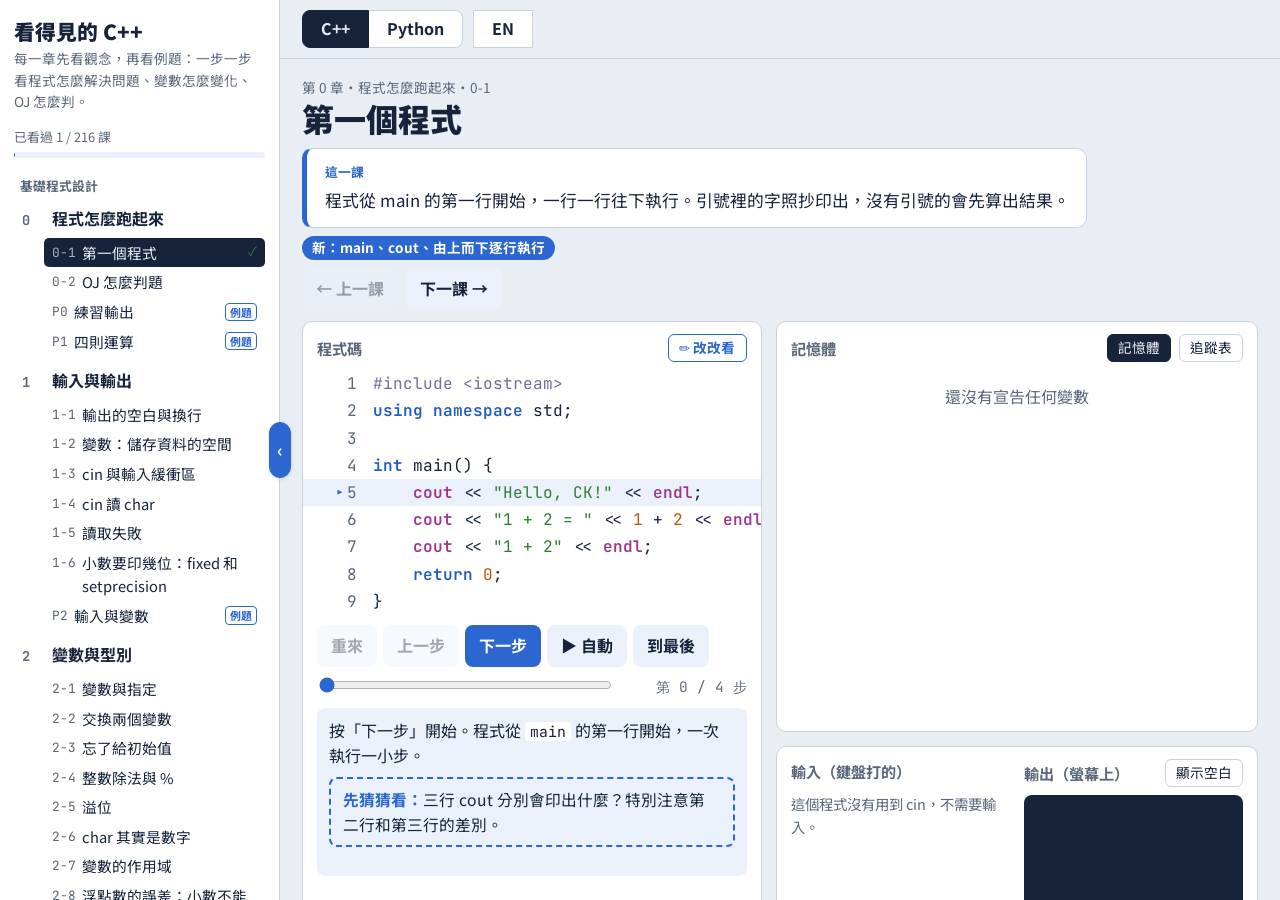
==== index.html @ f39d1cfd "python 剩下的課程" ====
<!DOCTYPE html>
<html lang="zh-Hant">
<head>
<meta charset="UTF-8">
<meta name="viewport" content="width=device-width, initial-scale=1, viewport-fit=cover">
<title>看得見的 C++：一步一步看程式怎麼跑</title>
<link rel="preconnect" href="https://fonts.googleapis.com">
<link rel="preconnect" href="https://fonts.gstatic.com" crossorigin>
<link href="https://fonts.googleapis.com/css2?family=JetBrains+Mono:wght@400;600;700&family=Noto+Sans+TC:wght@400;500;700;900&display=swap" rel="stylesheet">
<link rel="stylesheet" href="css/style.css">
</head>
<body>
<div class="app">
  <nav id="nav" aria-label="課程目錄" data-en-label="Lessons"></nav>
  <button class="nav-toggle" id="navToggle" aria-controls="nav" aria-expanded="true" title="收合目錄"></button>
  <div class="nav-resizer" id="navResizer" aria-hidden="true" title="拖拉調整目錄寬度"></div>
  <main>
    <div class="modebar">
      <!-- 流程圖模式先暫停（js/ui.js 的「模式切換」也一起註解掉了）
      <div class="modes" role="group" aria-label="切換模式">
      <button class="mode-btn" id="modeCpp" aria-pressed="true">C++</button>
      <button class="mode-btn" id="modeFlow" aria-pressed="false" data-en="Flowchart">流程圖</button>
      </div>
      -->
      <div class="modes course" role="group" aria-label="選擇程式語言"><a class="mode-btn" id="courseCpp" href="?course=cpp">C++</a><a class="mode-btn" id="coursePy" href="?course=py">Python</a></div>
      <button class="mode-btn lang-btn" id="langBtn" title="切換成英文" data-en-title="Switch to Chinese">EN</button>
    </div>
    <!-- 流程圖模式先暫停
    <div id="flowView" class="flow-view" hidden>
      <div class="flow-bar"><span class="hint" data-en="Flowchart mode (shows the flowchart website)">流程圖模式（目前嵌入原本的流程圖網站）</span><a class="small-btn" id="flowOpen" href="https://franktang0512.github.io/flowchart/" target="_blank" rel="noopener" data-en="Open in a new tab">在新分頁開啟</a></div>
      <iframe id="flowFrame" title="流程圖編輯器"></iframe>
    </div>
    -->
    <div class="wrap" id="cppView">
      <div class="topbar"><button class="btn" id="menu" data-en="☰ Lessons">☰ 目錄</button></div>
      <div class="lesson-head">
        <div>
          <div class="crumb" id="crumb"></div>
          <h1 id="title"></h1>
          <p class="goal" id="goal"></p>
          <div class="graph-box" id="graphBox" hidden></div>
          <div id="task"></div>
          <div class="tags" id="tags"></div>
        </div>
        <div class="lnav"><button class="btn" id="prevL" data-en="← Previous">← 上一課</button><button class="btn" id="nextL" data-en="Next lesson →">下一課 →</button></div>
      </div>

      <div class="grid">
        <section class="panel">
          <div class="ph"><h2 data-en="Code">程式碼</h2><span class="sp"></span><span class="edit-actions" id="editActions"></span><button class="small-btn" id="editBtn" data-en="✏️ Edit">✏️ 改改看</button></div>
          <div id="codeArea"></div>
          <div class="controls" id="ctl">
            <button class="btn" id="reset" data-en="Reset">重來</button>
            <button class="btn" id="prev" title="鍵盤 ← 也可以" data-en-title="You can also press ←" data-en="Back">上一步</button>
            <button class="btn primary" id="next" title="鍵盤 → 也可以" data-en-title="You can also press →" data-en="Next">下一步</button>
            <button class="btn" id="play">▶ 自動</button>
            <button class="btn" id="end" data-en="To end">到最後</button>
          </div>
          <div class="scrubrow" id="scrubrow"><input type="range" class="scrub" id="scrub" min="0" value="0" aria-label="拖曳到任一步" data-en-label="Drag to any step"><span class="count" id="count"></span></div>
          
          <div class="note" id="note"></div>
          
        </section>

        <div class="right">
          <section class="panel">
            <div class="ph"><h2 id="memTitle" data-en="Memory">記憶體</h2><span class="sp"></span>
              <button class="small-btn" id="tabMem" aria-pressed="true" data-en="Memory">記憶體</button>
              <button class="small-btn" id="tabTT" aria-pressed="false" data-en="Trace table">追蹤表</button></div>
            <div id="memView"><div class="mem" id="mem"></div>
              <div class="legend" id="memLegend"></div></div>
            <div id="ttView" hidden><div class="tt-wrap" id="tt"></div>
              <div class="legend" data-en="Yellow = the value changed in that step.">黃底＝那一步改變的值。</div></div>
          </section>
          <section class="panel io-grid">
            <div><div class="ph"><h2 data-en="Input (keyboard)">輸入（鍵盤打的）</h2></div><div id="inwrap"></div></div>
            <div><div class="ph"><h2 data-en="Output (screen)">輸出（螢幕上）</h2><span class="sp"></span><button class="small-btn" id="wsBtn" aria-pressed="false" data-en="Show spaces">顯示空白</button></div><pre class="console" id="console"></pre></div>
          </section>
          <section class="panel" id="judge" hidden></section>
        </div>
      </div>
      <footer data-en="A simple model for teaching: it supports only part of C++ (int, long long, double, char, bool, string, arrays, if, while, for, cin, cout). Real addresses and garbage values change every time a program runs.">教學用簡化模型：只支援 C++ 的一部分語法（int、long long、double、char、bool、string、陣列、if、while、for、cin、cout）。真實電腦的位址與垃圾值每次執行都可能不同。</footer>
    </div>
  </main>
</div>
<script src="js/i18n.js"></script>
<script src="js/interpreter.js"></script>
<script src="js/lessons/_base.js"></script>
<script src="js/lessons/ch00-intro.js"></script>
<script src="js/lessons/ch01-io.js"></script>
<script src="js/lessons/ch02-variables.js"></script>
<script src="js/lessons/ch03-if.js"></script>
<script src="js/lessons/ch04-loops.js"></script>
<script src="js/lessons/ch05-arrays.js"></script>
<script src="js/lessons/ch06-strings.js"></script>
<script src="js/lessons/ch07-2d-arrays.js"></script>
<script src="js/lessons/ch08-functions.js"></script>
<script src="js/lessons/ch09-recursion.js"></script>
<script src="js/lessons/ch10-pointers.js"></script>
<script src="js/lessons/ch11-struct.js"></script>
<script src="js/lessons/ch12-stack.js"></script>
<script src="js/lessons/ch13-queue.js"></script>
<script src="js/lessons/ch14-sorting.js"></script>
<script src="js/lessons/ch15-search.js"></script>
<script src="js/lessons/ch16-tree.js"></script>
<script src="js/lessons/ch17-graph.js"></script>
<script src="js/lessons/ch18-brute.js"></script>
<script src="js/lessons/ch19-greedy.js"></script>
<script src="js/lessons/ch20-dp.js"></script>
<script src="js/lessons/ch21-shortest.js"></script>
<script src="js/lessons/problems-114.js"></script>
<script src="js/lessons/upcoming.js"></script>
<script src="js/lessons/en/ch00-02.js"></script>
<script src="js/lessons/en/ch03-05.js"></script>
<script src="js/lessons/en/ch06-07.js"></script>
<script src="js/lessons/en/ch08-09.js"></script>
<script src="js/lessons/en/ch10-11.js"></script>
<script src="js/lessons/en/ch12-13.js"></script>
<script src="js/lessons/en/ch14.js"></script>
<script src="js/lessons/en/ch15.js"></script>
<script src="js/lessons/en/ch16.js"></script>
<script src="js/lessons/en/ch17.js"></script>
<script src="js/lessons/en/ch18.js"></script>
<script src="js/lessons/en/ch19.js"></script>
<script src="js/lessons/en/ch20.js"></script>
<script src="js/lessons/en/ch21.js"></script>
<script src="js/lessons/en/outline.js"></script>
<script src="js/graph.js"></script>
<script src="js/dctree.js"></script>
<script src="js/py/view.js"></script>
<script src="js/py/interp.js"></script>
<script src="js/py/lessons.js"></script>
<script src="js/py/ch06.js"></script>
<script src="js/py/ch07.js"></script>
<script src="js/py/ch08.js"></script>
<script src="js/py/ch09.js"></script>
<script src="js/py/ch10.js"></script>
<script src="js/py/ch11.js"></script>
<script src="js/py/ch12.js"></script>
<script src="js/py/ch13.js"></script>
<script src="js/py/ch14.js"></script>
<script src="js/py/ch15.js"></script>
<script src="js/py/ch16.js"></script>
<script src="js/py/ch17.js"></script>
<script src="js/py/ch18.js"></script>
<script src="js/py/ch19.js"></script>
<script src="js/py/ch20.js"></script>
<script src="js/py/ch21.js"></script>
<script src="js/ui.js"></script>
</body>
</html>
---- css/style.css ----
:root{
  --bg:#E8EEF4;--panel:#FFFFFF;--ink:#16233A;--muted:#5B687B;--line:#C8D3DF;
  --hl:#FFE68C;--next:#EAF1FB;--box:#FFFBEA;--boxline:#D9C98A;--accent:#2B66D1;
  --con-bg:#16233A;--con-ink:#E2EAF4;--garbage:#97A2B2;--flash:#FFC928;
  --kw:#1F5BC4;--io:#A1338A;--str:#2E7D32;--num:#B4570A;--pp:#7A6A9E;
  --warn-bg:#FFF1DC;--warn-ink:#8A4B08;--err-bg:#FDE4E4;--err:#C62828;--ok-bg:#E2F4E3;--ok:#2E7D32;
  --sans:"Noto Sans TC","PingFang TC","Microsoft JhengHei",system-ui,sans-serif;
  --mono:"JetBrains Mono",ui-monospace,"SFMono-Regular",Consolas,monospace;
  box-sizing:border-box;padding-top:env(safe-area-inset-top,0px);padding-bottom:env(safe-area-inset-bottom,0px);
}
@media (prefers-color-scheme: dark){:root:not([data-theme="light"]){
  --bg:#0E1624;--panel:#172238;--ink:#E3EBF5;--muted:#93A1B5;--line:#2A3A56;
  --hl:#5B4A10;--next:#1D2C47;--box:#22304A;--boxline:#4A5B7A;--accent:#80A9F6;
  --con-bg:#080F1C;--con-ink:#DCE6F2;--garbage:#66748A;--flash:#C99A12;
  --kw:#86AEFF;--io:#E59AD6;--str:#8ED492;--num:#F2B271;--pp:#B6A6DE;
  --warn-bg:#3A2A10;--warn-ink:#F5C98A;--err-bg:#3D1A1C;--err:#FF8A80;--ok-bg:#16351C;--ok:#8ED492;}}
:root[data-theme="dark"]{
  --bg:#0E1624;--panel:#172238;--ink:#E3EBF5;--muted:#93A1B5;--line:#2A3A56;
  --hl:#5B4A10;--next:#1D2C47;--box:#22304A;--boxline:#4A5B7A;--accent:#80A9F6;
  --con-bg:#080F1C;--con-ink:#DCE6F2;--garbage:#66748A;--flash:#C99A12;
  --kw:#86AEFF;--io:#E59AD6;--str:#8ED492;--num:#F2B271;--pp:#B6A6DE;
  --warn-bg:#3A2A10;--warn-ink:#F5C98A;--err-bg:#3D1A1C;--err:#FF8A80;--ok-bg:#16351C;--ok:#8ED492;}
html{scroll-padding-top:env(safe-area-inset-top,0px);height:100%}
*,*::before,*::after{box-sizing:border-box}
body{margin:0;background:var(--bg);color:var(--ink);font-family:var(--sans);font-size:16px;line-height:1.6;height:100%}
button{font:inherit;color:inherit}
button:focus-visible,textarea:focus-visible,input:focus-visible,select:focus-visible{outline:3px solid var(--accent);outline-offset:2px}
code{font-family:var(--mono);font-size:.92em;background:var(--panel);padding:0 5px;border-radius:4px}

.app{--nav-w:280px;display:grid;grid-template-columns:var(--nav-w) minmax(0,1fr);height:100%}
.app.nav-hidden{grid-template-columns:minmax(0,1fr)}
.app.nav-hidden>nav{display:none}
.app{position:relative}
/* 目錄右緣中間的把手：點一下收合／拉開 */
.nav-toggle{position:absolute;top:50%;left:var(--nav-w);transform:translate(-50%,-50%);z-index:10;touch-action:none;width:22px;height:56px;padding:0;border:1.5px solid var(--accent);border-radius:11px;background:var(--accent);color:var(--panel);font-size:1.1rem;font-weight:700;line-height:1;cursor:pointer;box-shadow:0 1px 4px rgba(0,0,0,.12)}
.nav-toggle::before{content:"‹"}
.nav-toggle:hover{filter:brightness(1.12)}
.app.nav-hidden>.nav-toggle{left:0;transform:translateY(-50%);border-left:none;border-radius:0 11px 11px 0}
.app.nav-hidden>.nav-toggle::before{content:"›"}
.app.nav-hidden>main{padding-left:24px} /* 讓出把手的位置，不壓到內容 */
/* 目錄右緣整條都能拖拉調寬度（把手本身也能拖） */
.nav-resizer{position:absolute;top:0;bottom:0;left:var(--nav-w);width:10px;transform:translateX(-50%);z-index:9;cursor:col-resize;touch-action:none}
.nav-resizer:hover,.app.nav-dragging>.nav-resizer{background:linear-gradient(to right,transparent 4px,var(--accent) 4px,var(--accent) 6px,transparent 6px)}
.app.nav-hidden>.nav-resizer{display:none}
.app.nav-dragging{cursor:col-resize;user-select:none}
.app.nav-dragging>main{pointer-events:none}
/* ---------- 目錄 ---------- */
nav{background:var(--panel);border-right:1.5px solid var(--line);overflow-y:auto;padding:18px 14px 30px;font-size:clamp(14px,calc(var(--nav-w) * 16 / 280),24px)} /* 字體跟著目錄寬度變大變小 */
.brand{font-weight:900;font-size:1.3em;line-height:1.25;margin:0 0 4px}
.brand-sub{font-size:.85em;color:var(--muted);margin:0 0 14px}
.progress{font-size:.8em;color:var(--muted);margin-bottom:10px}
.bar{height:6px;border-radius:3px;background:var(--next);overflow:hidden;margin-top:4px}
.bar i{display:block;height:100%;background:var(--accent)}
.part{font-size:.8em;font-weight:700;color:var(--muted);margin:18px 6px 4px}
.ch{margin:2px 0}
.ch-title{display:flex;align-items:baseline;gap:8px;width:100%;text-align:left;background:none;border:none;padding:6px 8px;border-radius:6px;cursor:pointer;font-weight:700}
.ch-title:hover{background:var(--next)}
.ch-no{font-family:var(--mono);color:var(--muted);font-size:.85em;width:1.6em;flex:none}
.ch.soon .ch-title{color:var(--muted);font-weight:500}
.soon-tag{font-size:.7em;border:1px solid var(--line);border-radius:4px;padding:0 5px;margin-left:auto;color:var(--muted);font-weight:500}
.ls{list-style:none;margin:0 0 6px;padding:0 0 0 30px}
.ls li button{display:flex;gap:6px;width:100%;text-align:left;background:none;border:none;padding:3px 8px;border-radius:5px;cursor:pointer;font-size:.92em}
.ls li button:hover{background:var(--next)}
.ls li button[aria-current="true"]{background:var(--ink);color:var(--bg)}
.ls .lid{font-family:var(--mono);font-size:.87em;opacity:.7;flex:none;padding-top:2px}
.ls .seen{margin-left:auto;color:var(--ok);font-size:.87em}
.soon-list{margin:0 0 6px;padding:0 0 0 38px;font-size:.82em;color:var(--muted)}
.soon-list li{margin:1px 0}

main{overflow-y:auto}
.wrap{max-width:1320px;margin:0 auto;padding:18px 22px 40px}
.topbar{display:none;gap:10px;align-items:center;margin-bottom:10px}
.lesson-head{display:flex;flex-wrap:wrap;gap:8px 24px;align-items:flex-end;justify-content:space-between;margin-bottom:12px}
.crumb{font-size:.85rem;color:var(--muted)}
h1{font-size:clamp(1.5rem,2.6vw,2rem);font-weight:900;margin:0;line-height:1.25}
.goal{max-width:70ch;margin:6px 0 0;font-size:1.02rem}
.tags{display:flex;flex-wrap:wrap;gap:6px;margin-top:8px;font-size:.85rem}
.tag-new{background:var(--accent);color:var(--panel);padding:1px 10px;border-radius:999px;font-weight:700}
.tag-use{border:1.5px solid var(--line);padding:0 10px;border-radius:999px;color:var(--muted)}
.lnav{display:flex;gap:8px}
.task{margin:10px 0 0;padding:8px 12px;border-left:4px solid var(--accent);background:var(--panel);border-radius:0 6px 6px 0;max-width:70ch}

.grid{display:grid;grid-template-columns:minmax(0,1fr) minmax(0,1.05fr);gap:14px}
.panel{background:var(--panel);border:1.5px solid var(--line);border-radius:10px;padding:12px 14px}
.ph{display:flex;align-items:center;gap:8px;margin:0 0 8px}
.ph h2{font-size:.95rem;margin:0;font-weight:700;color:var(--muted)}
.ph .sp{margin-left:auto}
.small-btn{border:1.5px solid var(--line);background:var(--panel);border-radius:6px;padding:2px 10px;font-size:.85rem;cursor:pointer}
.small-btn[aria-pressed="true"]{background:var(--ink);color:var(--bg);border-color:var(--ink)}

/* code */
.code{font-family:var(--mono);font-size:clamp(.88rem,1.25vw,1.02rem);line-height:1.7;overflow-x:auto;margin:0 -14px}
.ln{display:flex;padding:0 14px;white-space:pre;border-left:5px solid transparent}
.ln .no{width:2.2em;flex:none;color:var(--muted);text-align:right;margin-right:1em;user-select:none}
.ln.cur{background:var(--hl);border-left-color:var(--flash)}
.ln.nxt{background:var(--next)}
.ln.nxt .no::before{content:"▸";color:var(--accent);margin-right:2px}
.ln.bad{background:var(--err-bg);border-left-color:var(--err)}
.ln mark{background:none;color:inherit;box-shadow:inset 0 -3px 0 var(--accent);border-radius:2px}
.kw{color:var(--kw);font-weight:600}.io{color:var(--io);font-weight:600}.str{color:var(--str)}.num{color:var(--num)}.pp{color:var(--pp)}.cm{color:var(--muted);font-style:italic}
.editor{width:100%;min-height:340px;font-family:var(--mono);font-size:1rem;line-height:1.6;border:1.5px solid var(--accent);border-radius:6px;padding:8px 10px;background:var(--bg);color:var(--ink);resize:vertical;tab-size:4}
.edit-bar{display:flex;flex-wrap:wrap;gap:8px;margin-top:8px}

.controls{display:flex;flex-wrap:wrap;gap:6px;align-items:center;margin-top:10px}
.btn{font-weight:700;border:none;border-radius:8px;padding:8px 14px;cursor:pointer;background:var(--next)}
.btn.primary{background:var(--accent);color:#fff}
:root[data-theme="dark"] .btn.primary{color:#0E1624}
@media (prefers-color-scheme: dark){:root:not([data-theme="light"]) .btn.primary{color:#0E1624}}
.btn:disabled{opacity:.4;cursor:default}
.count{margin-left:auto;font-family:var(--mono);color:var(--muted);font-size:.9rem}
.scrub{width:100%;margin-top:8px;accent-color:var(--accent)}
.hint{font-size:.8rem;color:var(--muted)}

.note{margin-top:10px;padding:10px 12px;border-radius:8px;background:var(--next);font-size:1rem;min-height:4.2em}
.note .vis{font-family:var(--mono);background:var(--panel);padding:0 6px;border-radius:4px}
.warn{margin-top:8px;padding:6px 10px;border-radius:6px;background:var(--warn-bg);color:var(--warn-ink);font-size:.95rem}
.err{padding:6px 10px;border-radius:6px;background:var(--err-bg);color:var(--err);font-size:1rem}
.tip{margin-top:8px;font-size:.95rem;padding-left:10px;border-left:3px solid var(--flash)}
.ask{margin-top:10px;padding:8px 12px;border-radius:8px;border:2px dashed var(--accent);font-size:.98rem}
.ask b{color:var(--accent)}

.right{display:flex;flex-direction:column;gap:14px;min-width:0}
/* memory */
.mem{position:relative;display:flex;flex-direction:column;gap:10px;min-height:90px}
.empty{color:var(--muted);padding:14px 0;text-align:center}
.grp{font-family:var(--mono);font-size:.82rem;font-weight:700;color:var(--muted);border-bottom:1px dashed var(--line);padding-bottom:2px}
.var{display:flex;flex-wrap:wrap;align-items:center;gap:4px 12px}
.addr{font-family:var(--mono);color:var(--muted);font-size:.8rem;width:5.6em;flex:none}
.box{position:relative;display:grid;grid-template-columns:repeat(var(--n),minmax(16px,30px));min-width:44px;height:50px;border:2.5px solid var(--ink);border-radius:6px;background:var(--box);overflow:hidden}
.box span{border-right:1px dashed var(--boxline)}.box span:last-child{border-right:none}
.val{position:absolute;inset:0;display:flex;align-items:center;justify-content:center;font-family:var(--mono);font-weight:700;font-size:1.25rem;white-space:nowrap}
.val.g{color:var(--garbage);font-size:1rem}
.flash{animation:flash 1.1s ease-out}
@keyframes flash{0%{background:var(--flash);transform:scale(1.05)}100%{transform:scale(1)}}
.rd{box-shadow:0 0 0 3px var(--accent)}
.meta{line-height:1.25}
.meta .nm{font-family:var(--mono);font-weight:700;font-size:1.15rem}
.meta .ty{font-size:.8rem;color:var(--muted)}
.gtag{display:inline-block;font-size:.7rem;padding:0 6px;border-radius:4px;background:var(--garbage);color:var(--panel);margin-left:4px;vertical-align:2px;font-family:var(--sans)}
.arr-head{display:flex;gap:10px;align-items:baseline}
.arr{display:flex;overflow-x:auto;padding:4px 2px 2px;margin-left:5.6em}
.cell{flex:none;display:flex;flex-direction:column;align-items:center;min-width:46px}
.cell .cv{width:100%;height:42px;display:flex;align-items:center;justify-content:center;border:2.5px solid var(--ink);border-right-width:0;background:var(--box);font-family:var(--mono);font-weight:700;font-size:1.05rem;padding:0 4px}
.cell:last-of-type .cv,.cell.last .cv{border-right-width:2.5px}
.cell .cv.g{color:var(--garbage);font-size:.85rem}
.cell .ci{font-family:var(--mono);font-size:.78rem;color:var(--muted)}
.cell .mk{font-family:var(--mono);font-size:.82rem;font-weight:700;color:var(--accent);min-height:1.2em}
.cell.oob .cv{border:2.5px dashed var(--err);color:var(--err);background:var(--err-bg)}
.cell.oob .ci{color:var(--err);font-weight:700}
.legend{font-size:.78rem;color:var(--muted);margin-top:8px}
@media (prefers-reduced-motion: reduce){.flash{animation:none;background:var(--hl)}}

/* trace table */
.tt-wrap{max-height:340px;overflow:auto}
table.tt{border-collapse:collapse;font-family:var(--mono);font-size:.88rem;width:100%}
.tt th,.tt td{border-bottom:1px solid var(--line);padding:3px 8px;text-align:right;white-space:nowrap}
.tt th{position:sticky;top:0;background:var(--panel);color:var(--muted);font-weight:600}
.tt td.ch{background:var(--hl);font-weight:700}
.tt tr.now td{border-bottom:2px solid var(--accent)}
.tt td.o{text-align:left;color:var(--str)}

/* io */
.io-grid{display:grid;grid-template-columns:1fr 1fr;gap:14px}
textarea.stdin{width:100%;font-family:var(--mono);font-size:.95rem;border:1.5px solid var(--line);border-radius:6px;padding:5px 8px;background:var(--bg);color:var(--ink);resize:vertical;min-height:2.6em}
.buf{font-family:var(--mono);font-size:1rem;margin-top:8px;line-height:1.9;word-break:break-all}
.buf span{display:inline-block;min-width:.9em;text-align:center;border-radius:3px}
.buf .ws{color:var(--garbage)}
.buf .used{opacity:.35}
.buf .got{background:var(--flash);color:#16233A;opacity:1}
.buf .cur{box-shadow:-2px 0 0 var(--accent)}
.buf .eof{color:var(--muted);font-size:.8rem;font-family:var(--sans);margin-left:4px}
.failtag{display:inline-block;margin-top:6px;font-size:.82rem;color:var(--err);font-weight:700}
.console{background:var(--con-bg);color:var(--con-ink);font-family:var(--mono);font-size:1.02rem;border-radius:8px;padding:8px 10px;min-height:100px;max-height:260px;overflow:auto;white-space:pre-wrap;word-break:break-all;margin:0}
.console .wsv{opacity:.45}
.console .new{background:rgba(255,201,40,.28);border-radius:2px}
.noinput{color:var(--muted);font-size:.9rem;margin:0}

/* judge */
.verdict{font-weight:900;font-size:1.2rem;padding:4px 12px;border-radius:6px;display:inline-block}
.verdict.ac{background:var(--ok-bg);color:var(--ok)}
.verdict.wa{background:var(--err-bg);color:var(--err)}
.verdict.wait{background:var(--next);color:var(--muted);font-size:1rem}
.cmp{display:grid;grid-template-columns:1fr 1fr;gap:10px;margin-top:8px}
.cmp pre{margin:4px 0 0;font-family:var(--mono);font-size:.92rem;background:var(--bg);border-radius:6px;padding:6px 8px;white-space:pre-wrap;word-break:break-all;min-height:2.4em}
.cmp .bad{background:var(--err-bg);color:var(--err)}
.cmp .wsv{opacity:.5}

footer{margin-top:16px;font-size:.8rem;color:var(--muted)}
@media (max-width:1150px){.grid{grid-template-columns:minmax(0,1fr)}}
@media (max-width:860px){
  .app{grid-template-columns:minmax(0,1fr)}
  nav{position:fixed;inset:0 auto 0 0;width:min(320px,88vw);font-size:16px;z-index:20;transform:translateX(-105%);transition:transform .2s;padding-top:calc(18px + env(safe-area-inset-top,0px))}
  nav.open{transform:none;box-shadow:0 0 0 100vmax rgba(0,0,0,.35)}
  .topbar{display:flex}
  .nav-toggle,.nav-resizer{display:none}
  .app.nav-hidden>nav{display:block}
  .app.nav-hidden>main{padding-left:0}
  .io-grid,.cmp{grid-template-columns:1fr}
  .wrap{padding:12px 12px 30px}
}

/* ---------- 模式切換 ---------- */
main{display:flex;flex-direction:column}
.modebar{position:sticky;top:0;z-index:5;display:flex;gap:0;padding:10px 22px;background:var(--bg);border-bottom:1.5px solid var(--line)}
.mode-btn{border:1.5px solid var(--line);background:var(--panel);padding:5px 18px;font-weight:700;cursor:pointer}
.modes{display:flex}
#modeCpp{border-radius:8px 0 0 8px}#modeFlow{border-radius:0 8px 8px 0;border-left:none}
.mode-btn[aria-pressed="true"]{background:var(--ink);color:var(--bg);border-color:var(--ink)}
.flow-view{flex:1;display:flex;flex-direction:column;min-height:0;padding:10px 22px 16px;gap:8px}
.flow-view[hidden]{display:none}
.flow-bar{display:flex;align-items:center;gap:10px}.flow-bar .small-btn{margin-left:auto;text-decoration:none}
.flow-view iframe{flex:1;width:100%;min-height:600px;border:1.5px solid var(--line);border-radius:10px;background:#fff}
@media (max-width:860px){.modebar,.flow-view{padding-left:16px;padding-right:16px}}
.legend:empty,.hint:empty{display:none}

/* ---------- 題目表格與測資 ---------- */
.ptable,.tests{border-collapse:collapse;margin-top:10px;background:var(--panel);font-size:.9rem;border-radius:8px;overflow:hidden}
.ptable th,.ptable td,.tests th,.tests td{border:1px solid var(--line);padding:4px 10px;text-align:left;vertical-align:top}
.ptable th,.tests th{background:var(--next);font-weight:700}
.tests{width:100%;max-width:900px}
.tests pre{margin:0;font-family:var(--mono);white-space:pre-wrap}
.tests tr.sel td{background:var(--hl)}
.tests .tnote{color:var(--muted);font-size:.85rem;min-width:12em}
.tests .verdict{font-size:.8rem;padding:1px 8px}
main>*{min-width:0}
.ptable caption{text-align:left;font-weight:700;font-size:.85rem;color:var(--muted);padding:0 0 4px}
/* ---------- 固定高度：按下一步時版面不跳動 ---------- */
.mem{height:300px;min-height:0;overflow:auto}
.tt-wrap{height:300px;max-height:none}
#codeHint{display:block;min-height:1.3em}
#memLegend{display:block;min-height:2.6em}
.note{height:8.2em;min-height:0;overflow:auto}
#ask{min-height:3.8em}
.console{height:170px;min-height:0;max-height:none}
#failtag{min-height:1.6em}
#judge{min-height:200px}
.mine-head{display:flex;flex-wrap:wrap;align-items:baseline;gap:4px 10px;margin-top:14px}
.tests.mine{margin-top:6px}
.tests.mine textarea,.tests.mine input{width:100%;min-width:8em;font-family:var(--mono);font-size:.9rem;border:1.5px solid var(--line);border-radius:6px;padding:3px 6px;background:var(--bg);color:var(--ink);resize:vertical}
.tests.mine input{font-family:var(--sans)}
.tests.mine textarea::placeholder,.tests.mine input::placeholder{color:var(--garbage)}
.verdict:empty{display:none}
#codeHint{min-height:3.2em}
#memLegend{min-height:3.3em}
.runbar{display:flex;flex-wrap:wrap;align-items:center;gap:8px 12px;margin-top:10px}
.runbar .btn:disabled{opacity:.45}
.tests td.pick{text-align:center;vertical-align:middle}
.tests td.pick input{width:18px;height:18px;accent-color:var(--accent);cursor:pointer}
.tests button:disabled{opacity:.35;cursor:default}
.wrap{width:100%}
#ask{min-height:5em}
/* ---------- 題目敘述框 ---------- */
.goal{max-width:900px;margin:10px 0 0;padding:12px 16px 12px 18px;background:var(--panel);border:1.5px solid var(--line);border-left:5px solid var(--accent);border-radius:10px;font-size:1.05rem;line-height:1.75}
.goal::before{content:attr(data-label);display:block;font-size:.8rem;font-weight:700;color:var(--accent);margin-bottom:2px}
.tests th,.tests .small-btn{white-space:nowrap}
.tests td.pick,.tests th:first-child{width:2.6em}
.tests tr.subrow td{border-top:none;padding-top:0}
.tests tr[data-row]:has(+ tr.subrow) td{border-bottom:none}
.tests tr.subrow input{width:100%;font-size:.85rem}
#codeArea{position:relative}

/* ---------- 寬螢幕：三欄放進一個畫面，不用往下捲 ---------- */
@media (min-width:1400px){
  main{overflow:hidden}
  #cppView{flex:1;min-height:0;max-width:none;display:grid;grid-template-columns:minmax(340px,30%) minmax(0,1fr);grid-template-rows:minmax(0,1fr) auto;gap:8px 14px;padding:12px 16px 8px}
  #cppView[hidden]{display:none}
  .topbar{display:none}
  .lesson-head{grid-column:1;grid-row:1/3;display:block;overflow:auto;margin:0;padding-right:6px;min-height:0}
  .lesson-head .lnav{margin-top:12px}
  .goal{max-width:none}
  .tests{max-width:none}
  .grid{grid-column:2;grid-row:1;min-height:0}
  footer{grid-column:2;grid-row:2;margin:0;font-size:.75rem}
  .grid>.panel{display:flex;flex-direction:column;min-height:0;overflow:hidden}
  #codeArea{flex:1;min-height:0;overflow:auto}
  .grid>.panel>:not(#codeArea){flex:none}
  .right{min-height:0;overflow:hidden;gap:10px}
  .right>.panel:first-child{flex:1;min-height:0;display:flex;flex-direction:column}
  #memView,#ttView{flex:1;min-height:0;display:flex;flex-direction:column}
  #memView[hidden],#ttView[hidden]{display:none}
  .mem,.tt-wrap{flex:1;height:auto;min-height:0}
  .console{height:110px}
  #judge{min-height:0;height:180px;overflow:auto;flex:none}
  .io-grid{flex:none}
}
.note{height:10.5em}
.note .ask{margin-top:8px}
@media (min-width:1400px){
  .controls{flex-wrap:nowrap;gap:5px}
  .controls .btn{padding:7px 10px}
  .count{white-space:nowrap;font-size:.82rem}
  .note{height:9em}
  .tests{table-layout:fixed;width:100%}
  .tests th:nth-child(1){width:2.4em}.tests th:nth-child(2){width:5.2em}.tests th:last-child{width:3.6em}
  .tests.mine textarea{min-width:0}
  .tests pre{overflow-wrap:anywhere}
}
.tests td.pick input{min-width:0;width:18px}
@media (min-width:1400px){
  .controls .btn{white-space:nowrap;font-size:.88rem;padding:6px 9px}
  #play{min-width:4.6em}
}
@media (min-width:1400px){.controls{flex-wrap:wrap}}
.ex-tag{flex:none;font-size:.68rem;font-weight:700;color:var(--accent);border:1px solid var(--accent);border-radius:4px;padding:0 4px;margin-left:auto;align-self:center;line-height:1.5}
.ex-tag+.seen{margin-left:6px}
@media (min-width:1400px){
  #codeArea{margin:0 -14px}
  #codeArea .code{margin:0;overflow:visible;min-width:max-content}
}
.tests tr[data-row]{cursor:pointer}
.tests td.tlabel{white-space:nowrap;font-weight:700;font-size:.85rem}
.tests td.pick input[type=radio]{width:18px;height:18px}
.goal{white-space:pre-line}
/* 步數放在拖曳條旁邊，固定寬度：位數變多時按鈕列不會換行 */
.scrubrow{display:flex;align-items:center;gap:10px;margin-top:8px}
.scrubrow .scrub{flex:1;margin-top:0}
.scrubrow .count{margin-left:0;flex:none;min-width:8.5em;text-align:right;font-variant-numeric:tabular-nums;white-space:nowrap}
@media (min-width:1400px){#memLegend{height:4.8em;min-height:0;overflow:auto}}
@media (min-width:1400px){
  .io-grid{height:236px;overflow:hidden}
  .io-grid>div{min-height:0;overflow:auto}
}
.grp.fn{color:var(--accent);border-bottom-color:var(--accent);margin-top:6px}
.refrow{font-size:.85rem;padding:4px 8px;border-left:3px solid var(--accent);background:var(--next);border-radius:0 6px 6px 0}
.nm .alias{color:var(--accent)}.nm .alias small{font-size:.7em;font-weight:500}

/* ---------- struct：一排有名字的格子；指標：箭頭 ---------- */
.sbox{display:inline-flex;margin:4px 0 2px 5.6em;padding:5px 6px 2px;border:2px dashed var(--boxline);border-radius:9px;background:var(--panel);max-width:calc(100% - 5.6em);overflow-x:auto}
.sbox .cell{min-width:58px}
.sbox .cell .cv{font-size:.95rem}
.sbox .cell .cv.pv{font-size:.78rem;color:var(--accent)}
.sbox .ci{font-weight:700}
.sbox.oob{border-color:var(--err);color:var(--err);font-weight:700;padding:8px 14px}
.srow{display:flex;align-items:center}
.srow .sbox{margin:2px 0}
.sidx{width:5.6em;flex:none;text-align:right;padding-right:8px;font-family:var(--mono);font-size:.8rem;color:var(--muted)}
.sidx b{display:block;color:var(--accent);font-size:.82rem}
.sidx.oob{color:var(--err);font-weight:700}
.grp.heap{color:var(--accent);border-bottom-color:var(--accent);margin-top:6px}
svg.arrows{position:absolute;left:0;top:0;pointer-events:none;overflow:visible;z-index:2}
svg.arrows .ln{fill:none;stroke:var(--accent);stroke-width:2.2;marker-end:url(#ah);opacity:.9}
svg.arrows circle,svg.arrows marker path{fill:var(--accent)}
svg.arrows .ln2{stroke:var(--num);marker-end:url(#ah2)}
svg.arrows .d2{fill:var(--num)}
svg.arrows .ln3{stroke:var(--io);marker-end:url(#ah3)}
svg.arrows .d3{fill:var(--io)}
.heaprow{display:flex;flex-wrap:wrap;align-items:flex-end;gap:16px 40px;padding:2px 0 4px 4px}
.hnode{flex:none}
.hnode .sbox{margin:2px 0 0;max-width:none;overflow:visible}
.hhead{font-size:.8rem;line-height:1.2}
.hhead .nm{font-weight:700;font-family:var(--mono)}
.hhead .addr{display:inline;width:auto}

/* ---------- 二維陣列：表格；攤平後是一長條 ---------- */
.grid2{border-collapse:collapse;margin:4px 0 2px 2.6em;font-family:var(--mono)}
.grid2 td.gc{border:2.5px solid var(--ink);background:var(--box);min-width:46px;height:40px;text-align:center;font-weight:700;font-size:1.05rem;padding:0 6px}
.grid2 td.gc.g{color:var(--garbage);font-size:.85rem}
.grid2 td.gc.oob,.flat .cv.oob{outline:3px dashed var(--err);outline-offset:-4px;background:var(--err-bg);color:var(--err)}
.grid2 th{font-weight:500;font-size:.78rem;color:var(--muted);padding:0 5px;white-space:nowrap}
.grid2 .gcol b{display:block;color:var(--accent);font-size:.82rem;min-height:1.15em}
.grid2 .gmk{color:var(--accent);font-weight:700;font-size:.82rem;text-align:right;min-width:1.6em}
.flatcap{font-size:.8rem;color:var(--muted);margin:10px 0 0 5.6em}
.flat .cell.band1 .cv{background:var(--next)}
.flat .cell.rs .cv{border-left-width:4px}
.flat .cell .ci{font-size:.6rem;letter-spacing:-.02em}
.flat .cell .mk{font-size:.68rem;font-weight:500;color:var(--muted)}
.arr.flat{margin-left:0;scroll-behavior:auto}
.flat .cell{min-width:34px}
.flat .cell .cv{height:34px;font-size:.88rem;padding:0 2px}
.flatcap{margin-left:0}
.arr{position:relative}
/* 直的 stack：最上面在上面 */
.vstack{display:inline-flex;flex-direction:column;align-items:stretch;margin:4px 0 0 4.2em;padding:0 0 0 0}
.vstack .srow{display:grid;grid-template-columns:3.6em 5.6em 3em;align-items:center}
.vstack .cv{border:2px solid var(--ink);border-top:none;background:var(--box);text-align:center;font-family:var(--mono);font-weight:700;padding:4px 6px;min-height:2em}
.vstack .srow:first-child .cv{border-top:2px solid var(--ink)}
.vstack .cv.empty{color:var(--muted);font-weight:500;border:2px dashed var(--line)}
.vstack .stag{font-size:.78rem;color:var(--accent);font-family:var(--mono);text-align:right;padding-right:6px}
.vstack .stag:last-child{text-align:left;padding-left:6px;color:var(--muted)}
.vstack .sbase{height:4px;background:var(--ink);margin-left:3.6em;width:5.6em;border-radius:2px}
/* vector / deque / list */
.vrow{display:flex;align-items:flex-start;gap:6px;margin:2px 0}
.vrow .vrl{font-family:var(--mono);font-size:.8rem;color:var(--muted);width:3.4em;padding-top:10px;flex:none}
.vrow .vrn{font-size:.75rem;color:var(--muted);padding-top:12px;flex:none}
.vrow .arr{flex:none}
.arr.list .lnk{align-self:flex-start;padding:10px 4px 0;color:var(--accent);font-weight:700}
.arr.list .cell .cv{border-radius:8px}
.vrow .arr{margin:0}
@media (min-width:1400px){.arr{margin-left:4.2em}.cell{min-width:40px}}
.soon-more{padding:0 0 4px 30px}.soon-more .soon-tag{margin:0 0 0 8px}
/* 樹狀圖 */
.treerow{display:block}
.tlegend{font-size:.75rem;color:var(--muted);margin:2px 0 6px}
.htree{position:relative;margin:4px 0 8px 4px}
.htree .tnode{position:absolute}
.htree .twho{font-family:var(--mono);font-size:.75rem;font-weight:700;color:var(--accent);min-height:1.1em;text-align:center}
.htree .hnode{margin:0}
.htree .cell{min-width:34px}
.htree .cell .cv{height:32px;font-size:.9rem}
.htree .cell .ci{font-size:.68rem}
.htree .cell{min-width:38px}
.htree .cell .cv{height:28px}
.htree .cell .ci{font-size:.66rem;letter-spacing:-.02em}
.htree .twho{position:relative;z-index:3}.htree .twho:not(:empty){background:var(--panel);border-radius:4px;padding:0 3px;width:max-content;margin:0 auto}
.htree .twho .old{opacity:.4;font-weight:500}.htree .twho .tin{color:var(--muted);font-weight:500}

/* ---------- 圖論：點和邊 ---------- */
:root{--gcur:#E8590C}
.graph-box{max-width:480px;margin:10px 0 4px;padding:8px 10px 6px;border:1.5px solid var(--line);border-radius:10px;background:var(--panel)}
.graph-box[hidden]{display:none}
.gtitle{font-weight:700;font-size:.9rem;display:flex;gap:8px;align-items:baseline}
.gtitle span{font-weight:500;font-size:.78rem;color:var(--muted)}
svg.graph{display:block;width:100%;max-width:440px;height:auto;margin:2px auto 0}
.graph .ge{stroke:var(--muted);stroke-width:2;opacity:.75}
.graph .ge.ghost{stroke-dasharray:4 4;opacity:.45}
.graph .ge.tree{stroke:var(--accent);stroke-width:4;opacity:1}
.graph .ge.check{stroke:var(--gcur);stroke-width:4;opacity:1}
.graph marker path{fill:var(--muted)}
.graph .gn circle{fill:var(--panel);stroke:var(--ink);stroke-width:2}
.graph .gn text{text-anchor:middle;font-family:var(--mono);font-weight:700;font-size:15px;fill:var(--ink)}
.graph .gn .gd{font-size:11.5px;font-weight:700;fill:var(--accent)}
.graph .gn.vis circle{fill:var(--accent);stroke:var(--accent)}
.graph .gn.vis>text:not(.gd){fill:var(--panel)}
.graph .gn.inq circle{stroke:var(--accent);stroke-width:3;stroke-dasharray:5 3}
.graph .gn.stk circle{stroke:var(--gcur);stroke-width:3;stroke-dasharray:2 3}
.graph .gn.cur circle{stroke:var(--gcur);stroke-width:5}
.graph .gn.nb circle{stroke:var(--gcur);stroke-width:2.5}
.graph .gn.pop circle{animation:gpop .6s ease-out}
@keyframes gpop{0%{transform:scale(1.35)}100%{transform:scale(1)}}
.graph .gn.pop circle{transform-box:fill-box;transform-origin:center}
.graph .gn.k0 circle{fill:#4C8BF5;stroke:#4C8BF5}.graph .gn.k1 circle{fill:#E8590C;stroke:#E8590C}.graph .gn.k2 circle{fill:#2F9E44;stroke:#2F9E44}
.graph .gn.k3 circle{fill:#AE3EC9;stroke:#AE3EC9}.graph .gn.k4 circle{fill:#E03131;stroke:#E03131}.graph .gn.k5 circle{fill:#0C8599;stroke:#0C8599}
.graph .gn.grp>text:not(.gd){fill:#fff}
.glegend{display:flex;flex-wrap:wrap;gap:2px 12px;font-size:.76rem;color:var(--muted);margin-top:2px}
.gl{display:inline-block;width:12px;height:12px;border-radius:50%;margin-right:4px;vertical-align:-1px;border:2px solid var(--ink);background:var(--panel)}
.gl.cur{border:3px solid var(--gcur)}.gl.nbl{border-radius:2px;height:4px;border:none;background:var(--gcur);vertical-align:3px}
.gl.stk{border:2px dashed var(--gcur)}.gl.inq{border:2px dashed var(--accent)}.gl.vis{background:var(--accent);border-color:var(--accent)}
.gl.tre{border-radius:2px;height:4px;border:none;background:var(--accent);vertical-align:3px}
@media (prefers-reduced-motion: reduce){.graph .gn.pop circle{animation:none}}
.graph .gw{text-anchor:middle;font-family:var(--mono);font-size:12px;font-weight:700;fill:var(--muted);paint-order:stroke;stroke:var(--panel);stroke-width:4px}
.graph .gw.ghost{opacity:.5}
.graph .gw.check{fill:var(--gcur)}
/* 分而治之的拆解圖 */
.graph.dc .seg rect.cell{fill:var(--panel);stroke:var(--ink);stroke-width:1.2}
.graph.dc .seg text{font-family:var(--mono);font-size:12.5px;font-weight:700;text-anchor:middle;fill:var(--ink)}
.graph.dc .seg rect.box{fill:none;stroke:none}
.graph.dc .seg.pend rect.cell{stroke-dasharray:3 3;opacity:.45}
.graph.dc .seg.pend text{opacity:.3}
.graph.dc .seg.done rect.cell{fill:var(--accent);fill-opacity:.16}
.graph.dc .seg.wait rect.box{stroke:var(--gcur);stroke-width:2;stroke-dasharray:4 2}
.graph.dc .seg.cur rect.box{stroke:var(--gcur);stroke-width:3.5}
.graph.dc .seg rect.cell.chg{fill:#fcc419;fill-opacity:.75}
.graph.dc line.dl{stroke:var(--muted);stroke-width:1.5}
.graph.dc line.dl.pend{stroke-dasharray:3 3;opacity:.35}
.graph.dc .seg text.rv{font-size:11px;fill:var(--accent);paint-order:stroke;stroke:var(--panel);stroke-width:4px}
.graph.dc text.di{font-family:var(--mono);font-size:10px;text-anchor:middle;fill:var(--muted)}
.dclegend{min-height:3.4em}

/* ---------- 課程切換：C++ / Python ---------- */
.modes.course{margin-right:10px}
.modes.course .mode-btn{text-decoration:none;color:var(--ink);display:inline-block;line-height:1.5}
#courseCpp{border-radius:8px 0 0 8px}#coursePy{border-radius:0 8px 8px 0;border-left:none}
.modes.course .mode-btn[aria-pressed="true"]{color:var(--bg)}

/* ---------- Python 記憶體區：名字 → 物件 ---------- */
.pymem{display:grid;grid-template-columns:auto minmax(0,1fr);gap:4px 44px;align-items:start;position:relative}
.pycol{display:flex;flex-direction:column;gap:10px;min-width:0}
.pycol.objs{align-items:flex-start}
.pyhead{font-size:.78rem;color:var(--muted);font-weight:700;border-bottom:1px dashed var(--line);padding-bottom:2px}
.pyname{font-family:var(--mono);font-weight:700;font-size:1.1rem;padding:6px 14px;border:2.5px solid var(--ink);border-radius:999px;background:var(--panel);min-width:2.6em;text-align:center}
.pyobj{border:2.5px solid var(--ink);border-radius:8px;background:var(--box);padding:2px 10px 6px;min-width:62px;max-width:100%}
.pyobj.seq{padding-bottom:2px}
.pyobj .arr{margin-left:0;padding-top:2px}
.pytag{font-size:.7rem;color:var(--muted);font-family:var(--mono)}
.pyval{font-family:var(--mono);font-weight:700;font-size:1.2rem;white-space:pre-wrap;word-break:break-all}
.kvt{display:flex;flex-direction:column;gap:3px;margin:3px 0 4px}
.kvr{display:flex;align-items:center;gap:6px;border-radius:6px}
.kvr .kk,.kvr .kvv{font-family:var(--mono);font-weight:700;border:2px solid var(--ink);border-radius:6px;padding:3px 9px;background:var(--panel)}
.kvr .kar{color:var(--muted);font-weight:700}
.g2{display:grid;grid-template-columns:auto auto;column-gap:14px;row-gap:4px;align-items:center;padding:2px 0 4px}
.g2c{display:flex;align-items:center;gap:4px;border:2.5px solid var(--ink);border-radius:6px;padding:3px 5px;background:var(--panel);min-height:36px}
.g2c .ci{font-family:var(--mono);font-size:.78rem;color:var(--muted)}
.g2c .g2dot{width:8px;height:8px}
.g2c .mk{font-family:var(--mono);font-size:.82rem;font-weight:700;color:var(--accent)}
.pyobj.g2row{padding:2px 6px 2px;min-width:0}
.g2row .cell{min-width:30px}
.g2row .cell .cv{height:34px;font-size:.95rem}
.pyframe{max-width:14em;overflow-wrap:anywhere;font-size:.74rem;font-weight:700;color:var(--muted);border-top:1px dashed var(--line);padding-top:4px;margin-top:2px}
.pyframe.cur{color:var(--accent)}
.pyval.pyfn{font-size:.95rem}
.flds{display:flex;flex-direction:column;gap:3px;margin:3px 0 2px}
.fld{display:flex;align-items:center;gap:8px;border-radius:5px}
.fld .fk{font-family:var(--mono);color:var(--muted);font-size:.85rem;min-width:3.2em}
.fld .fv{font-family:var(--mono);font-weight:700;border:2px solid var(--ink);border-radius:5px;padding:2px 8px;background:var(--panel);min-width:2.6em;min-height:1.6em;text-align:center}
.pdot{display:inline-block;width:9px;height:9px;border-radius:50%;background:var(--accent);vertical-align:middle}
.pytree{position:relative;margin:4px 0}
.pytree .tnode{position:absolute}
.pyobj.tn{padding:2px 4px}
.pyobj.tn .arr{padding-top:0}
.pyobj.tn .cell{min-width:34px}
.pyobj.tn .cell .ci{font-size:.66rem}
.pytreerow{grid-column:1 / -1;margin-top:8px}
.pyobj.tn .cell .cv{height:30px;font-size:.9rem}
.pydead{margin-top:10px;font-size:.8rem;color:var(--muted)}

/* ---------- 改改看：按鈕在「程式碼」標題列上 ---------- */
#editBtn{border-color:var(--accent);color:var(--accent);font-weight:700}
#editBtn:hover{background:var(--next)}
#editBtn[hidden],#ctl[hidden],#scrubrow[hidden]{display:none!important}
.edit-actions{display:flex;flex-wrap:wrap;gap:6px;align-items:center;justify-content:flex-end}
.edit-actions:not(:empty){margin-right:6px}
.small-btn.run{background:var(--accent);color:var(--panel);border-color:var(--accent);font-weight:700;padding:3px 12px}
.small-btn.run:hover{filter:brightness(1.1)}
.edited-tag{font-size:.75rem;font-weight:700;color:var(--warn-ink);background:var(--warn-bg);padding:1px 8px;border-radius:999px}
.editor{min-height:200px;resize:vertical;overflow:hidden}
kbd{font-family:var(--mono);font-size:.8em;border:1px solid var(--line);border-bottom-width:2px;border-radius:4px;padding:0 4px;background:var(--panel)}
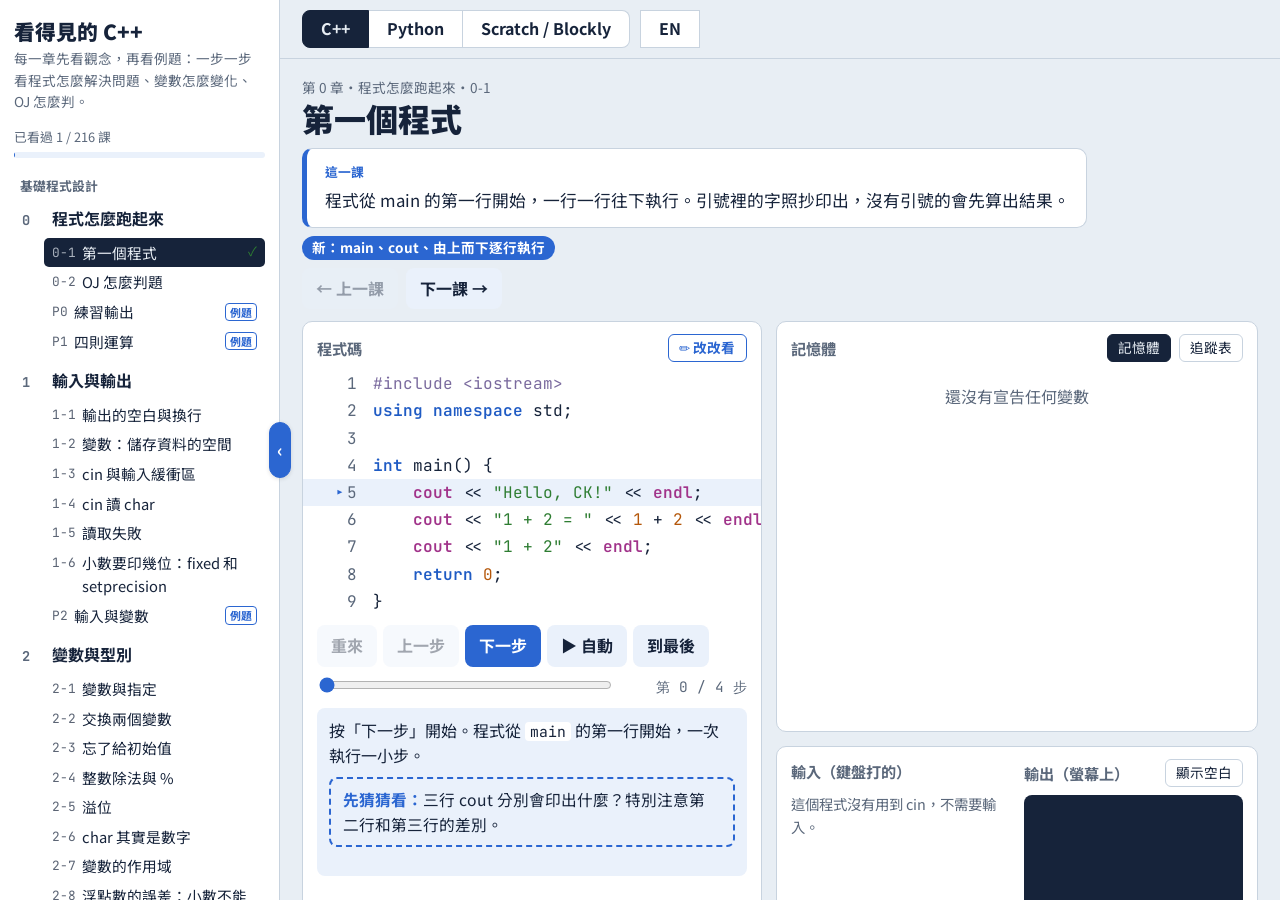
==== commit d122e859: "scratch/blockly" ====
--- a/index.html
+++ b/index.html
@@ -22,7 +22,7 @@
       <button class="mode-btn" id="modeFlow" aria-pressed="false" data-en="Flowchart">流程圖</button>
       </div>
       -->
-      <div class="modes course" role="group" aria-label="選擇程式語言"><a class="mode-btn" id="courseCpp" href="?course=cpp">C++</a><a class="mode-btn" id="coursePy" href="?course=py">Python</a></div>
+      <div class="modes course" role="group" aria-label="選擇程式語言"><a class="mode-btn" id="courseCpp" href="?course=cpp">C++</a><a class="mode-btn" id="coursePy" href="?course=py">Python</a><a class="mode-btn" id="courseBlk" href="?course=blk">Scratch / Blockly</a></div>
       <button class="mode-btn lang-btn" id="langBtn" title="切換成英文" data-en-title="Switch to Chinese">EN</button>
     </div>
     <!-- 流程圖模式先暫停
@@ -146,6 +146,13 @@
 <script src="js/py/ch19.js"></script>
 <script src="js/py/ch20.js"></script>
 <script src="js/py/ch21.js"></script>
+<!-- 積木課才載入 Blockly（從 jsDelivr；中文版再加中文的訊息檔） -->
+<script>if(COURSE==="blk"){document.write('<script src="https://cdn.jsdelivr.net/npm/blockly@11.2.1/blockly.min.js"><\/script>');if(LANG!=="en")document.write('<script src="https://cdn.jsdelivr.net/npm/blockly@11.2.1/msg/zh-hant.js"><\/script>')}</script>
+<script src="js/blk/blocks.js"></script>
+<script src="js/blk/interp.js"></script>
+<script src="js/blk/view.js"></script>
+<script src="js/blk/build.js"></script>
+<script src="js/blk/chapters.js"></script>
 <script src="js/ui.js"></script>
 </body>
 </html>
--- a/css/style.css
+++ b/css/style.css
@@ -514,3 +514,13 @@
 .edited-tag{font-size:.75rem;font-weight:700;color:var(--warn-ink);background:var(--warn-bg);padding:1px 8px;border-radius:999px}
 .editor{min-height:200px;resize:vertical;overflow:hidden}
 kbd{font-family:var(--mono);font-size:.8em;border:1px solid var(--line);border-bottom-width:2px;border-radius:4px;padding:0 4px;background:var(--panel)}
+/* Scratch / Blockly 課（?course=blk）：版面跟 C++ 共用，程式碼區換成積木工作區 */
+#courseBlk{border-radius:0 8px 8px 0;border-left:none}
+#coursePy{border-radius:0}
+.blk-course #codeArea{overflow:hidden;min-height:440px}
+.blk-ws{position:absolute;inset:0;border:1px solid var(--line);border-radius:8px;overflow:hidden;background:#f9fafb}
+.blk-fail{padding:24px;border:1px dashed #e03131;border-radius:12px;color:#c92a2a}
+.blk-looks{display:inline-flex;margin:0 4px}
+.blk-looks .small-btn{border-radius:0}.blk-looks .small-btn:first-child{border-radius:6px 0 0 6px}.blk-looks .small-btn:last-child{border-radius:0 6px 6px 0;border-left:none}
+.blk-looks .small-btn[aria-pressed="true"]{background:var(--ink);color:var(--bg);border-color:var(--ink)}
+.blocklyHighlightedConnectionPath,.blocklySelected>.blocklyPath{stroke-width:3px}
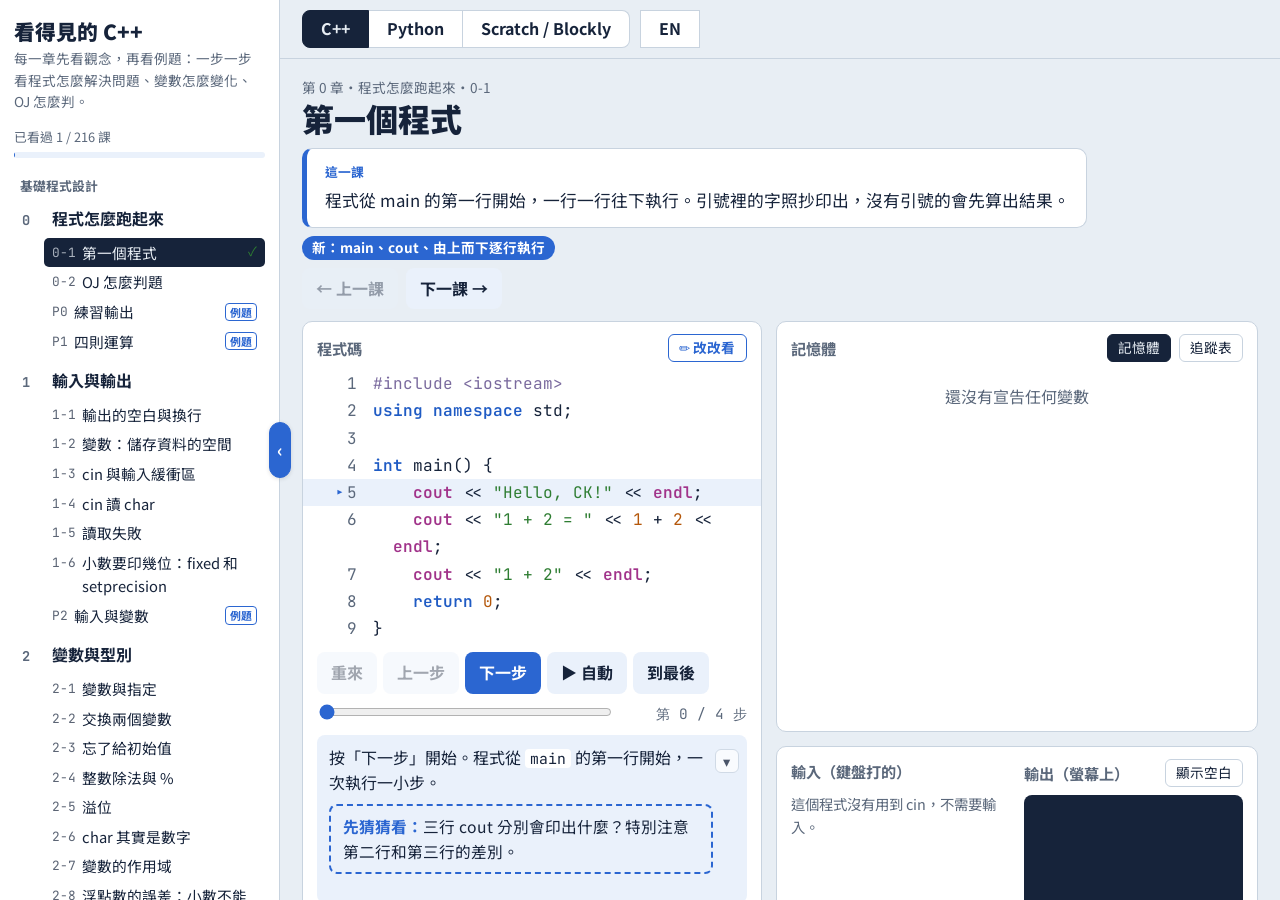
==== commit 56d50717: "版面調整" ====
--- a/index.html
+++ b/index.html
@@ -58,7 +58,8 @@
           </div>
           <div class="scrubrow" id="scrubrow"><input type="range" class="scrub" id="scrub" min="0" value="0" aria-label="拖曳到任一步" data-en-label="Drag to any step"><span class="count" id="count"></span></div>
           
-          <div class="note" id="note"></div>
+          <div class="note-wrap" id="noteWrap"><button type="button" class="note-tog" id="noteTog" aria-expanded="true" title="收起說明" data-en-title="Hide the notes" aria-label="收起說明" data-en-label="Hide the notes">▾</button>
+            <div class="note" id="note"></div></div>
           
         </section>
 
@@ -153,6 +154,8 @@
 <script src="js/blk/view.js"></script>
 <script src="js/blk/build.js"></script>
 <script src="js/blk/chapters.js"></script>
+<script src="js/blk/examples.js"></script>
 <script src="js/ui.js"></script>
+<script src="js/layout.js"></script>
 </body>
 </html>
--- a/css/style.css
+++ b/css/style.css
@@ -259,26 +259,30 @@
 .tests tr.subrow input{width:100%;font-size:.85rem}
 #codeArea{position:relative}
 
-/* ---------- 寬螢幕：三欄放進一個畫面，不用往下捲 ---------- */
-@media (min-width:1400px){
-  main{overflow:hidden}
-  #cppView{flex:1;min-height:0;max-width:none;display:grid;grid-template-columns:minmax(340px,30%) minmax(0,1fr);grid-template-rows:minmax(0,1fr) auto;gap:8px 14px;padding:12px 16px 8px}
+/* ---------- 寬螢幕：三欄盡量放進一個畫面；放不下（視窗太矮、說明框拉太高）就整頁往下捲，不把每一區壓扁 ---------- */
+@media (min-width:1400px){
+  main{overflow-y:auto}
+  #cppView{flex:1 0 auto;max-width:none;display:grid;grid-template-columns:minmax(340px,30%) minmax(0,1fr);grid-template-rows:1fr auto;gap:8px 14px;padding:12px 16px 8px}
   #cppView[hidden]{display:none}
   .topbar{display:none}
-  .lesson-head{grid-column:1;grid-row:1/3;display:block;overflow:auto;margin:0;padding-right:6px;min-height:0}
+  .lesson-head{grid-column:1;grid-row:1/3;display:block;overflow:auto;margin:0;padding-right:6px;min-height:0;contain:size}   /* 課文再長也不撐高整頁：在左欄裡面捲動 */
   .lesson-head .lnav{margin-top:12px}
   .goal{max-width:none}
   .tests{max-width:none}
-  .grid{grid-column:2;grid-row:1;min-height:0}
+  .grid{grid-column:2;grid-row:1}
   footer{grid-column:2;grid-row:2;margin:0;font-size:.75rem}
-  .grid>.panel{display:flex;flex-direction:column;min-height:0;overflow:hidden}
-  #codeArea{flex:1;min-height:0;overflow:auto}
+  .grid>.panel{display:flex;flex-direction:column;overflow:clip}   /* clip 不是捲動區，裡面的最小高度才撐得開這一列 */
+  /* 記憶體很長、整頁往下捲的時候，程式碼區（按鈕、說明框）黏在畫面上，最多一個畫面高 */
+  .grid>.panel{position:sticky;top:var(--stick,66px);max-height:calc(100vh - var(--stick,66px) - 56px)}   /* --stick＝上面切換課程那一列的高度 + 8px（js/layout.js 量）；56px 留給下面的頁尾，捲到最底也不會被推到切換列底下 */
+  #codeArea{flex:1;min-height:220px;overflow:auto;contain:size}   /* 程式再長也不撐高這一區：在裡面捲動，至少留 220px */
   .grid>.panel>:not(#codeArea){flex:none}
-  .right{min-height:0;overflow:hidden;gap:10px}
-  .right>.panel:first-child{flex:1;min-height:0;display:flex;flex-direction:column}
+  .right{overflow:clip;gap:10px}
+  .right>.panel:first-child{flex:1;min-height:280px;display:flex;flex-direction:column}
   #memView,#ttView{flex:1;min-height:0;display:flex;flex-direction:column}
   #memView[hidden],#ttView[hidden]{display:none}
-  .mem,.tt-wrap{flex:1;height:auto;min-height:0}
+  .mem{flex:1 0 auto;height:auto;overflow-x:auto;overflow-y:hidden}   /* 上下不捲（整頁捲）；太寬的東西左右捲 */   /* 記憶體全部攤開：放不下就整頁往下捲，不在小框框裡捲 */
+  #memView{min-height:auto}
+  .tt-wrap{flex:1;height:auto;min-height:0;contain:size}   /* 追蹤表可能有幾百列：在表格裡面捲動，不撐高整頁 */
   .console{height:110px}
   #judge{min-height:0;height:180px;overflow:auto;flex:none}
   .io-grid{flex:none}
@@ -305,7 +309,7 @@
 .ex-tag+.seen{margin-left:6px}
 @media (min-width:1400px){
   #codeArea{margin:0 -14px}
-  #codeArea .code{margin:0;overflow:visible;min-width:max-content}
+  #codeArea .code{margin:0;overflow:visible}
 }
 .tests tr[data-row]{cursor:pointer}
 .tests td.tlabel{white-space:nowrap;font-weight:700;font-size:.85rem}
@@ -520,7 +524,68 @@
 .blk-course #codeArea{overflow:hidden;min-height:440px}
 .blk-ws{position:absolute;inset:0;border:1px solid var(--line);border-radius:8px;overflow:hidden;background:#f9fafb}
 .blk-fail{padding:24px;border:1px dashed #e03131;border-radius:12px;color:#c92a2a}
+/* Scratch 模式「建立一個積木」對話框（照原專案 ScratchFunctionCreationDialog 的樣子） */
+.blk-fn-dlg{position:fixed;inset:0;z-index:1000;display:flex;align-items:center;justify-content:center;padding:16px;pointer-events:none}
+.blk-fn-card{pointer-events:auto;width:min(768px,100%);max-height:calc(100vh - 32px);overflow:auto;background:var(--bg);color:var(--ink);border:1px solid var(--line);border-radius:10px;box-shadow:0 20px 50px #0000004d}
+.blk-fn-head{background:#d1d5db;color:#111827;border-radius:10px 10px 0 0;padding:16px;text-align:center;font-size:1.5rem;font-weight:700}
+.blk-fn-body{display:flex;flex-direction:column;gap:10px;padding:16px}
+.blk-fn-label{font-size:1.15rem;font-weight:600}
+.blk-fn-name{font-size:1.6rem;padding:10px 12px;border:1px solid var(--line);border-radius:6px;background:var(--bg);color:var(--ink)}
+.blk-fn-params{list-style:none;margin:0;padding:0;display:flex;flex-wrap:wrap;gap:8px;min-height:8px}
+.blk-fn-chip{display:inline-flex;align-items:center;gap:4px;background:#d1d5db;color:#1f2937;border:none;padding:8px 16px;font-size:.75rem;cursor:pointer}
+.blk-fn-chip span{max-width:60px;overflow:hidden;text-overflow:ellipsis;white-space:nowrap}
+.blk-fn-chip:hover{background:#1f2937;color:#e5e7eb}
+.blk-fn-chip.NumberString{border-radius:999px}.blk-fn-chip.Label{border-radius:2px}
+.blk-fn-chip.Boolean{clip-path:polygon(15% 0%,85% 0%,100% 50%,85% 100%,15% 100%,0% 50%)}
+.blk-fn-ws{position:relative;height:12rem;border:1px solid var(--line);border-radius:6px;overflow:hidden}
+.blk-fn-adds{display:grid;grid-template-columns:repeat(3,1fr);gap:12px}
+.blk-fn-adds button{display:flex;flex-direction:column;align-items:center;justify-content:center;gap:6px;min-height:110px;background:#d1d5db;color:#1f2937;border:none;border-radius:6px;font-size:1.1rem;cursor:pointer}
+.blk-fn-adds button span{font-size:1rem}
+.blk-fn-adds button:hover{background:#1f2937;color:#e5e7eb}
+.blk-fn-foot{display:flex;justify-content:flex-end;gap:10px;padding:0 16px 16px}
+.blk-fn-foot .small-btn{font-size:1.05rem;padding:8px 18px}
+@media (max-width:560px){.blk-fn-adds{grid-template-columns:1fr}.blk-fn-adds button{min-height:64px}}
+.blk-flag{width:1.15em;height:1.15em;vertical-align:-.2em}
 .blk-looks{display:inline-flex;margin:0 4px}
 .blk-looks .small-btn{border-radius:0}.blk-looks .small-btn:first-child{border-radius:6px 0 0 6px}.blk-looks .small-btn:last-child{border-radius:0 6px 6px 0;border-left:none}
 .blk-looks .small-btn[aria-pressed="true"]{background:var(--ink);color:var(--bg);border-color:var(--ink)}
 .blocklyHighlightedConnectionPath,.blocklySelected>.blocklyPath{stroke-width:3px}
+/* ---------- 可以拖曳的分隔線（js/layout.js）：寬螢幕三欄的時候才有 ---------- */
+.split{display:none}
+@media (min-width:1400px){
+  #cppView{grid-template-columns:minmax(240px,var(--lw,30%)) 10px minmax(0,1fr);column-gap:4px}
+  #cppView>.split{grid-column:2;grid-row:1/3}
+  #cppView>.grid,#cppView>footer{grid-column:3}
+  .grid{grid-template-columns:minmax(0,var(--cf,1fr)) 10px minmax(0,var(--rf,1.05fr));gap:0 4px}
+  .split{display:block;position:relative;touch-action:none;border-radius:6px}
+  .split.v{cursor:col-resize}
+  .split.h{flex:none;height:10px;margin:-5px 0;cursor:row-resize}
+  .split::before{content:"";position:absolute;border-radius:3px;background:var(--line);transition:background .15s}
+  .split.v::before{top:50%;left:3px;width:4px;height:56px;transform:translateY(-50%)}
+  .split.h::before{left:50%;top:3px;height:4px;width:56px;transform:translateX(-50%)}
+  .split:hover::before,.split.on::before{background:var(--accent)}
+  .split.v:hover::before,.split.v.on::before{top:0;height:100%;transform:none}
+  .split.h:hover::before,.split.h.on::before{left:0;width:100%;transform:none}
+  body.resizing *{user-select:none}
+}
+/* ---------- 說明框：可以收起來（▾），寬螢幕還可以拖上面的分隔線調高度（js/layout.js） ---------- */
+.note-wrap{position:relative}
+.note-wrap .note{padding-right:34px}
+.note-tog{position:absolute;top:14px;right:8px;z-index:2;width:24px;height:24px;padding:0;border:1px solid var(--line);border-radius:6px;background:var(--panel);color:var(--ink);font-size:.9rem;line-height:1;cursor:pointer;opacity:.75}
+.note-tog:hover,.note-tog:focus-visible{opacity:1}
+.note-wrap.off .note{display:none}
+.note-wrap.off .note-tog{position:static;display:block;width:100%;height:auto;margin-top:10px;padding:6px 10px;text-align:left;font-size:.9rem;opacity:1}
+@media (min-width:1400px){
+  /* 說明框上面的分隔線：一直看得到的細線，中間一個把手 */
+  .split.h.note-split{height:16px;margin:6px 0 -8px}
+  .split.h.note-split::before,.split.h.note-split:hover::before,.split.h.note-split.on::before{left:0;width:100%;top:7px;height:2px;transform:none}
+  .split.h.note-split::after{content:"";position:absolute;left:50%;top:1px;width:44px;height:14px;transform:translateX(-50%);box-sizing:border-box;
+    border:1.5px solid var(--line);border-radius:7px;background:var(--panel) radial-gradient(circle,var(--muted,#8a94a6) 1.2px,transparent 1.6px) center/7px 7px repeat-x;transition:border-color .15s}
+  .split.h.note-split:hover::after,.split.h.note-split.on::after{border-color:var(--accent)}
+  .split.h.note-split+.note-wrap .note{margin-top:8px}
+}
+@media (min-width:1400px){.blk-course #codeArea{min-height:320px}}   /* 寬螢幕：積木工作區至少 320px，其他交給整頁捲動 */
+/* 程式碼太長：放不下就自動換行（先在空白處斷，真的放不下才把一個字拆開），寬度夠就不換行；
+   換到下一行的部分多縮排 2 格，看得出來是同一行。行號只在每一行的開頭出現一次 */
+.ln>span:last-child{flex:1;min-width:0;white-space:pre-wrap;overflow-wrap:anywhere;padding-left:2ch;text-indent:-2ch}
+.ln .cm{display:inline-block;max-width:100%;text-indent:0;vertical-align:top}   /* 註解放不下就整段換到下一行，// 不會跟後面的字分開 */
